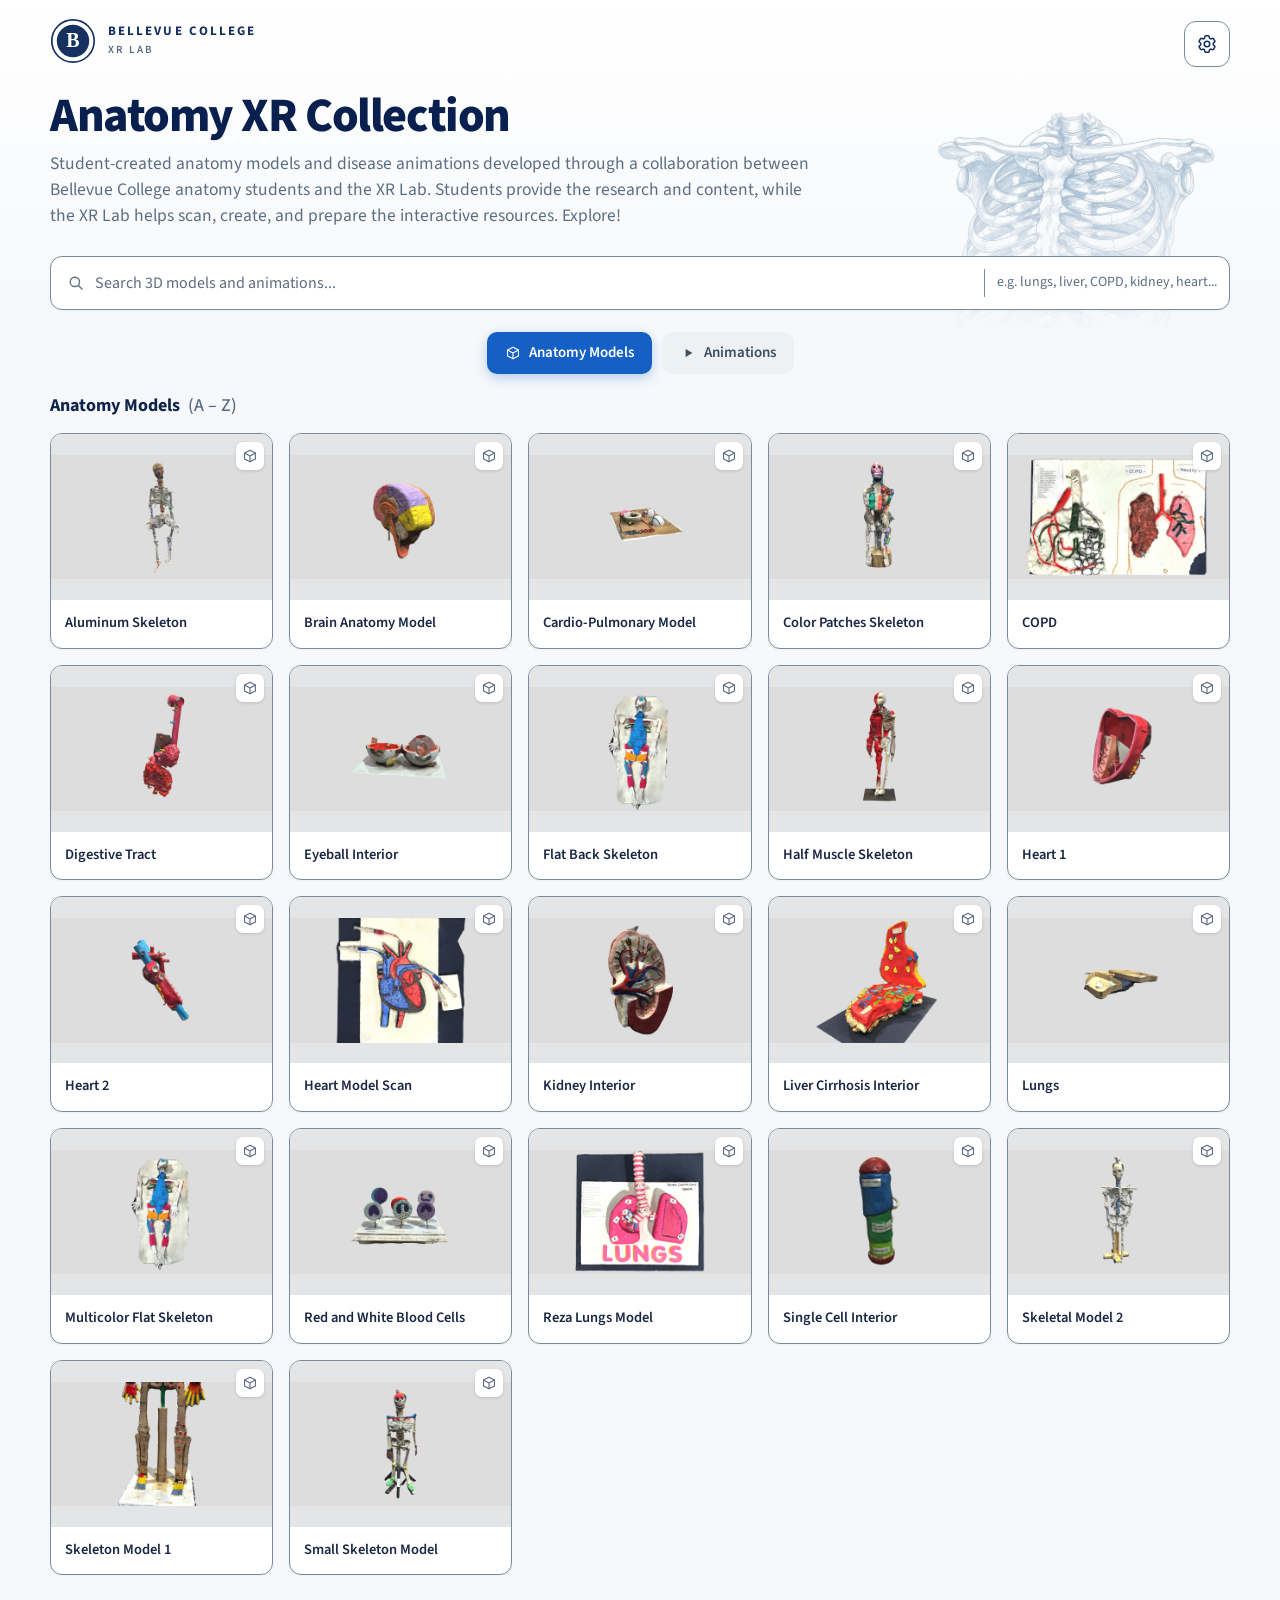
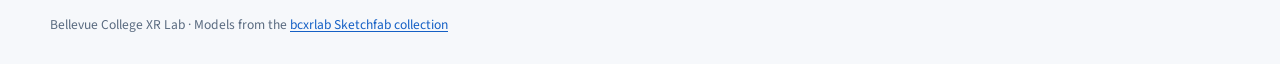
==== anatomy/index.html @ 1efc1720 "Publish the Anatomy XR Collection on the lab hub. Copy the static catalog into anatomy/, add a proje" ====
<!DOCTYPE html>
<html lang="en">
<head>
  <meta charset="utf-8">
  <meta name="viewport" content="width=device-width, initial-scale=1">
  <meta name="referrer" content="strict-origin-when-cross-origin">
  <meta http-equiv="Cache-Control" content="no-cache, no-store, must-revalidate">
  <title>Anatomy XR Collection · Bellevue College XR Lab</title>
  <meta name="description" content="Student-created anatomy models and disease animations from Bellevue College anatomy classes, prepared with the XR Lab.">
  <link rel="preconnect" href="https://fonts.googleapis.com">
  <link rel="preconnect" href="https://fonts.gstatic.com" crossorigin>
  <link href="https://fonts.googleapis.com/css2?family=Atkinson+Hyperlegible:wght@400;700&family=Source+Sans+3:wght@400;500;600;700;800&display=swap" rel="stylesheet">
  <link rel="stylesheet" href="styles.css?v=14">
</head>
<body>
  <a class="skip" href="#catalog">Skip to collection</a>
  <div class="wrap">
    <header class="top">
      <a class="brand" href="#models">
        <svg viewBox="0 0 46 46" aria-hidden="true">
          <circle cx="23" cy="23" r="21.2" fill="none" stroke="#16315f" stroke-width="1.7"/>
          <circle cx="23" cy="23" r="16.2" fill="#16315f"/>
          <text x="23" y="29.2" text-anchor="middle" font-family="Georgia, 'Times New Roman', serif" font-size="20" font-weight="700" fill="#fff">B</text>
        </svg>
        <span>
          <span class="brand-name">BELLEVUE COLLEGE</span>
          <span class="brand-sub">XR LAB</span>
        </span>
      </a>
      <div class="a11y">
        <button type="button" class="cog" id="a11y-toggle" aria-expanded="false" aria-controls="a11y-panel">
          <svg width="22" height="22" viewBox="0 0 24 24" aria-hidden="true">
            <path fill="none" stroke="currentColor" stroke-width="1.7" stroke-linecap="round" stroke-linejoin="round" d="M9.59 3.94c.09-.54.56-.94 1.11-.94h2.6c.55 0 1.02.4 1.11.94l.21 1.28c.07.38.31.69.65.87.07.04.14.08.22.13.32.19.72.25 1.07.12l1.22-.45a1.13 1.13 0 0 1 1.37.49l1.3 2.25a1.13 1.13 0 0 1-.26 1.43l-1 .83a1.13 1.13 0 0 0-.43.99c0 .09 0 .17 0 .26.01.37.14.75.43.99l1 .83c.42.35.53.95.26 1.43l-1.3 2.25a1.13 1.13 0 0 1-1.37.49l-1.22-.46c-.35-.13-.75-.07-1.07.13-.08.04-.15.08-.22.12-.34.19-.58.5-.65.87l-.21 1.28c-.09.54-.56.94-1.11.94h-2.6c-.55 0-1.02-.4-1.11-.94l-.21-1.28c-.07-.37-.31-.68-.64-.87a6 6 0 0 1-.22-.12c-.33-.2-.72-.26-1.08-.13l-1.21.46a1.13 1.13 0 0 1-1.37-.49l-1.3-2.25a1.13 1.13 0 0 1 .26-1.43l1-.83c.29-.24.44-.61.43-.99a7 7 0 0 1 0-.26c0-.38-.14-.75-.43-.99l-1-.83a1.13 1.13 0 0 1-.26-1.43l1.3-2.25a1.13 1.13 0 0 1 1.37-.49l1.21.46c.36.13.75.07 1.08-.12.07-.05.14-.09.22-.13.33-.18.57-.5.64-.87l.21-1.28Z"/>
            <path fill="none" stroke="currentColor" stroke-width="1.7" stroke-linecap="round" stroke-linejoin="round" d="M15 12a3 3 0 1 1-6 0 3 3 0 0 1 6 0Z"/>
          </svg>
          <span class="sr-only">Accessibility settings</span>
        </button>
        <div id="a11y-panel" class="a11y-panel" role="region" aria-labelledby="a11y-label" hidden>
          <p class="a11y-title" id="a11y-label">Accessibility</p>
          <p class="a11y-note">Links stay underlined so color is not the only cue.</p>
          <div class="a11y-row">
            <span class="a11y-name" id="text-size-label">Text size</span>
            <div class="a11y-choices" role="radiogroup" aria-labelledby="text-size-label">
              <button type="button" role="radio" data-a11y="text" data-value="md" aria-checked="true" tabindex="0">Default</button>
              <button type="button" role="radio" data-a11y="text" data-value="lg" aria-checked="false" tabindex="-1">Large</button>
              <button type="button" role="radio" data-a11y="text" data-value="xl" aria-checked="false" tabindex="-1">Larger</button>
            </div>
          </div>
          <div class="a11y-row a11y-line">
            <span class="a11y-name" id="spacing-label">Extra line spacing</span>
            <button type="button" class="switch" data-a11y="spacing" aria-pressed="false" aria-labelledby="spacing-label"></button>
          </div>
          <div class="a11y-row a11y-line">
            <span class="a11y-name" id="font-label">Readable font</span>
            <button type="button" class="switch" data-a11y="font" aria-pressed="false" aria-labelledby="font-label"></button>
          </div>
          <div class="a11y-row a11y-line">
            <span class="a11y-name" id="contrast-label">High contrast</span>
            <button type="button" class="switch" data-a11y="contrast" aria-pressed="false" aria-labelledby="contrast-label"></button>
          </div>
          <div class="a11y-row a11y-line">
            <span class="a11y-name" id="motion-label">Reduce motion</span>
            <button type="button" class="switch" data-a11y="motion" aria-pressed="false" aria-labelledby="motion-label"></button>
          </div>
          <div class="a11y-row a11y-line">
            <span class="a11y-name" id="focus-label">Stronger focus</span>
            <button type="button" class="switch" data-a11y="focus" aria-pressed="false" aria-labelledby="focus-label"></button>
          </div>
          <button type="button" class="a11y-reset" id="a11y-reset">Reset</button>
        </div>
      </div>
    </header>

    <section class="hero">
      <img class="ribcage" src="assets/hero-ribcage.png" alt="">

      <h1>Anatomy XR Collection</h1>
      <p class="lede">Student-created anatomy models and disease animations developed through a collaboration between Bellevue College anatomy students and the XR Lab. Students provide the research and content, while the XR Lab helps scan, create, and prepare the interactive resources. Explore!</p>

      <form class="search" role="search" id="search-form">
        <label class="sr-only" for="q">Search 3D models and animations</label>
        <svg class="search-icon" viewBox="0 0 24 24" aria-hidden="true">
          <circle cx="10.5" cy="10.5" r="6.2" fill="none" stroke="currentColor" stroke-width="1.8"/>
          <path d="M15.2 15.2 20 20" fill="none" stroke="currentColor" stroke-width="1.8" stroke-linecap="round"/>
        </svg>
        <input id="q" type="search" placeholder="Search 3D models and animations..." autocomplete="off" enterkeyhint="search">
        <span class="hint" aria-hidden="true">e.g. lungs, liver, COPD, kidney, heart...</span>
      </form>

      <div class="tabs" role="tablist" aria-label="Collection">
        <button type="button" class="tab" id="tab-models" role="tab" aria-selected="true" aria-controls="grid">
          <svg viewBox="0 0 24 24" aria-hidden="true"><path fill="none" stroke="currentColor" stroke-width="1.7" stroke-linejoin="round" d="M12 3.2 20.2 7.6v8.8L12 20.8 3.8 16.4V7.6L12 3.2z"/><path fill="none" stroke="currentColor" stroke-width="1.7" d="M12 12.1 20.2 7.6M12 12.1 3.8 7.6M12 12.1v8.7"/></svg>
          Anatomy Models
        </button>
        <button type="button" class="tab" id="tab-animations" role="tab" aria-selected="false" aria-controls="grid" tabindex="-1">
          <svg viewBox="0 0 24 24" aria-hidden="true"><path fill="currentColor" d="M8.4 6.1v11.8L18.6 12 8.4 6.1z"/></svg>
          Animations
        </button>
      </div>
    </section>

    <section class="catalog" id="catalog" aria-labelledby="heading">
      <h2 id="heading">Anatomy Models <span class="count">(A – Z)</span></h2>
      <p id="status" class="sr-only" role="status"></p>
      <p id="cross" class="cross" hidden></p>
      <p id="empty" class="empty" hidden></p>
      <div id="grid" class="grid" role="tabpanel" aria-labelledby="tab-models"></div>
    </section>

    <footer>
      <p>Bellevue College XR Lab · Models from the <a id="collection-link" href="https://sketchfab.com/bcxrlab/collections/anatomy-ae6b494a53204254928d190251ac8c43">bcxrlab Sketchfab collection</a></p>
    </footer>
  </div>

  <div id="modal" class="modal" hidden>
    <div class="backdrop" data-close></div>
    <div class="panel" role="dialog" aria-modal="true" aria-labelledby="modal-title">
      <button type="button" class="modal-close" id="modal-close" data-close aria-label="Close">×</button>
      <div id="modal-body"></div>
    </div>
  </div>

  <script src="data/collection.js?v=12"></script>
  <script src="app.js?v=15"></script>
</body>
</html>
---- anatomy/styles.css ----
:root {
  --navy: #091f4e;
  --ink: #1c2b44;
  --muted: #5c6d82;
  --faint: #5a6b80;
  --blue: #1560c5;
  --line: #7c8b9c;
  --thumb: #e4e5e7;
  --page: #f6f8fb;
  --shadow: 0 10px 24px rgba(16, 36, 74, 0.1);
  --scale: 1;
}

html[data-text="lg"] { --scale: 1.15; }
html[data-text="xl"] { --scale: 1.35; }

html[data-spacing="extra"] body { line-height: 1.8; }

html[data-spacing="extra"] h1,
html[data-spacing="extra"] #heading,
html[data-spacing="extra"] #modal-title { line-height: 1.3; }

html[data-spacing="extra"] .lede { margin-bottom: 0.75em; }

html[data-spacing="extra"] .lede,
html[data-spacing="extra"] .name,
html[data-spacing="extra"] .modal-desc,
html[data-spacing="extra"] .modal-source,
html[data-spacing="extra"] .modal-note,
html[data-spacing="extra"] .modal-meta,
html[data-spacing="extra"] .empty,
html[data-spacing="extra"] .a11y-note,
html[data-spacing="extra"] .search input { line-height: 1.8; }

html[data-spacing="extra"] .grid { gap: 22px; }

html[data-font="readable"] body {
  font-family: "Atkinson Hyperlegible", Verdana, "Segoe UI", sans-serif;
}

* { box-sizing: border-box; }

html { scroll-behavior: smooth; }

body {
  margin: 0;
  font-size: calc(16px * var(--scale));
  line-height: 1.5;
  font-family: "Source Sans 3", "Segoe UI", sans-serif;
  color: var(--ink);
  background: linear-gradient(#fff, var(--page) 320px);
  min-height: 100vh;
}

body.modal-open { overflow: hidden; }

.wrap {
  width: min(1180px, calc(100% - 40px));
  margin: 0 auto;
}

.skip {
  position: absolute;
  left: 12px;
  top: 8px;
  z-index: 40;
  transform: translateY(-160%);
  background: var(--navy);
  color: #fff;
  font-weight: 700;
  text-decoration: none;
  padding: 8px 12px;
  border-radius: 8px;
}

.skip:focus {
  transform: none;
}

:focus-visible {
  outline: 3px solid #0b4cad;
  outline-offset: 2px;
}

.top {
  display: flex;
  align-items: center;
  justify-content: space-between;
  gap: 16px;
  padding-top: 18px;
}

.a11y {
  position: relative;
  margin-left: auto;
  flex: none;
}

.cog {
  width: 46px;
  height: 46px;
  margin-left: auto;
  border: 1px solid var(--line);
  border-radius: 12px;
  background: #fff;
  color: #16315f;
  display: grid;
  place-items: center;
  cursor: pointer;
  box-shadow: 0 1px 2px rgba(16, 36, 74, 0.04);
}

.cog svg { width: 22px; height: 22px; display: block; }

.cog[aria-expanded="true"] {
  background: #1560c5;
  border-color: #1560c5;
  color: #fff;
  box-shadow: 0 4px 12px rgba(21, 96, 197, 0.28);
}

.a11y-note {
  margin: 0 2px 12px;
  color: var(--muted);
  font-size: calc(14px * var(--scale));
  line-height: 1.45;
}

.a11y-panel {
  position: absolute;
  top: calc(100% + 10px);
  right: 0;
  z-index: 20;
  width: min(340px, calc(100vw - 36px));
  background: #fff;
  border: 1px solid #e4e8ee;
  border-radius: 16px;
  box-shadow: 0 18px 44px rgba(16, 36, 74, 0.14);
  padding: 16px 16px 12px;
}

.a11y-panel[hidden] { display: none; }

.a11y-title {
  margin: 2px 2px 12px;
  font-size: 12px;
  font-weight: 700;
  letter-spacing: 0.16em;
  text-transform: uppercase;
  color: #16315f;
}

.a11y-row {
  display: flex;
  flex-direction: column;
  align-items: stretch;
  gap: 8px;
  padding: 12px 0;
  border-top: 1px solid var(--line);
}

.a11y-line {
  flex-direction: row;
  align-items: center;
  justify-content: space-between;
}

.a11y-name {
  font-size: calc(15px * var(--scale));
  font-weight: 600;
  color: var(--navy);
}

.a11y-choices {
  display: flex;
  gap: 4px;
  padding: 4px;
  background: #eef1f4;
  border-radius: 12px;
}

.a11y-choices button {
  flex: 1;
  border: 0;
  background: transparent;
  border-radius: 9px;
  font: inherit;
  font-size: calc(14px * var(--scale));
  font-weight: 700;
  color: #3d4c60;
  padding: 8px 8px;
  cursor: pointer;
}

.a11y-choices button[aria-checked="true"] {
  background: var(--blue);
  color: #fff;
  box-shadow: 0 4px 12px rgba(21, 96, 197, 0.28);
}

.switch {
  position: relative;
  width: 48px;
  height: 28px;
  flex: none;
  border: 0;
  border-radius: 999px;
  background: #7c8b9c;
  padding: 0;
  cursor: pointer;
}

.switch::after {
  content: "";
  position: absolute;
  top: 3px;
  left: 3px;
  width: 22px;
  height: 22px;
  border-radius: 50%;
  background: #fff;
  box-shadow: 0 1px 3px rgba(16, 36, 74, 0.22);
  transition: transform 0.15s ease;
}

.switch[aria-pressed="true"] { background: var(--blue); }

.switch[aria-pressed="true"]::after { transform: translateX(20px); }

.a11y-reset {
  display: block;
  width: 100%;
  margin-top: 4px;
  border: 0;
  background: transparent;
  border-radius: 10px;
  font: inherit;
  font-size: calc(14px * var(--scale));
  font-weight: 700;
  color: var(--blue);
  padding: 8px;
  cursor: pointer;
}

.a11y-reset:hover { background: #f4f8fd; }

.sr-only {
  position: absolute;
  width: 1px;
  height: 1px;
  padding: 0;
  margin: -1px;
  overflow: hidden;
  clip: rect(0, 0, 0, 0);
  border: 0;
}

.brand {
  display: flex;
  align-items: center;
  gap: 12px;
  text-decoration: none;
  color: inherit;
  padding: 0 0 6px;
  width: max-content;
}

.brand svg { width: 46px; height: 46px; display: block; }

.brand-name,
.brand-sub { display: block; }

.brand-name {
  font-weight: 700;
  letter-spacing: 0.16em;
  font-size: 13px;
  color: #16315f;
  line-height: 1.15;
}

.brand-sub {
  margin-top: 3px;
  letter-spacing: 0.18em;
  font-size: 11px;
  font-weight: 600;
  color: var(--faint);
}

.hero { position: relative; }

.ribcage {
  position: absolute;
  top: 8px;
  right: 4px;
  width: min(300px, 28vw);
  height: auto;
  pointer-events: none;
  -webkit-mask-image: linear-gradient(#000 28%, transparent 72%);
  mask-image: linear-gradient(#000 28%, transparent 72%);
}

h1 {
  position: relative;
  margin: 22px 0 10px;
  font-size: calc(clamp(34px, 4.4vw, 48px) * var(--scale));
  line-height: 1.02;
  font-weight: 800;
  letter-spacing: -0.03em;
  color: var(--navy);
}

.lede {
  position: relative;
  margin: 0;
  max-width: 760px;
  color: var(--muted);
  font-size: calc(17.5px * var(--scale));
  line-height: 1.5;
}

.search {
  position: relative;
  margin-top: 26px;
  display: flex;
  flex-wrap: wrap;
  align-items: center;
  min-height: calc(54px * var(--scale));
  background: #fff;
  border: 1px solid var(--line);
  border-radius: 12px;
  box-shadow: 0 1px 2px rgba(16, 36, 74, 0.04);
  padding-left: 44px;
}

.search-icon {
  position: absolute;
  left: 16px;
  width: 18px;
  height: 18px;
  color: var(--muted);
}

.search input {
  flex: 1 1 160px;
  width: auto;
  min-width: 0;
  height: auto;
  min-height: calc(52px * var(--scale));
  border: 0;
  background: transparent;
  font: inherit;
  font-size: calc(16px * var(--scale));
  line-height: 1.5;
  color: var(--ink);
  padding: 10px 12px 10px 0;
  border-radius: 12px;
}

.search input:focus-visible { outline: none; }

.search input::-webkit-search-cancel-button { cursor: pointer; }

.search input::placeholder { color: var(--muted); }

.search .hint {
  flex: 0 1 auto;
  color: var(--muted);
  font-size: calc(14px * var(--scale));
  line-height: 1.4;
  pointer-events: none;
  margin: 8px 12px 8px 0;
  padding: 4px 0 4px 12px;
  border-left: 1px solid var(--line);
}

.search:focus-within {
  border-color: #0b4cad;
  outline: 3px solid #0b4cad;
  outline-offset: 2px;
}

.search.has-value .hint { display: none; }

.tabs {
  position: relative;
  display: flex;
  justify-content: center;
  gap: 10px;
  margin: 22px 0 6px;
}

.tab {
  border: 0;
  border-radius: 10px;
  padding: 10px 18px;
  font: inherit;
  font-weight: 600;
  font-size: calc(15px * var(--scale));
  display: inline-flex;
  align-items: center;
  gap: 8px;
  cursor: pointer;
  background: #eef1f4;
  color: #3d4c60;
}

.tab svg { width: 16px; height: 16px; display: block; }

.tab[aria-selected="true"] {
  background: var(--blue);
  color: #fff;
  box-shadow: 0 4px 12px rgba(21, 96, 197, 0.28);
}

.catalog { margin-top: 18px; }

#heading {
  margin: 0 0 14px;
  font-size: calc(18px * var(--scale));
  font-weight: 700;
  color: #0e2348;
}

#heading .count {
  font-weight: 500;
  color: var(--faint);
  margin-left: 4px;
}

.cross { margin: -4px 0 12px; }

.cross-link {
  border: 0;
  background: none;
  padding: 0;
  color: var(--blue);
  font: inherit;
  font-weight: 600;
  text-decoration: underline;
  text-underline-offset: 0.15em;
  cursor: pointer;
}

.grid {
  display: grid;
  grid-template-columns: repeat(auto-fill, minmax(200px, 1fr));
  gap: 16px;
}

.card {
  display: flex;
  flex-direction: column;
  min-width: 0;
  white-space: normal;
  padding: 0;
  border: 1px solid var(--line);
  border-radius: 12px;
  background: #fff;
  overflow: visible;
  cursor: pointer;
  text-align: left;
  font: inherit;
  color: inherit;
  box-shadow: 0 1px 2px rgba(16, 36, 74, 0.04);
  transition: transform 0.15s ease, box-shadow 0.15s ease;
}

.card:hover {
  transform: translateY(-2px);
  box-shadow: var(--shadow);
}

.card:focus-visible { transform: none; }

.thumb {
  position: relative;
  overflow: hidden;
  border-radius: 11px 11px 0 0;
  aspect-ratio: 4 / 3;
  background: var(--thumb);
}

.thumb img {
  width: 100%;
  height: 100%;
  object-fit: contain;
  display: block;
}

.badge {
  position: absolute;
  top: 8px;
  right: 8px;
  width: 28px;
  height: 28px;
  border-radius: 7px;
  background: #fff;
  color: #5c6b80;
  display: grid;
  place-items: center;
  box-shadow: 0 1px 3px rgba(16, 36, 74, 0.16);
}

.badge svg { width: 16px; height: 16px; }

.name {
  display: block;
  white-space: normal;
  padding: 12px 14px 14px;
  font-weight: 600;
  font-size: calc(14.5px * var(--scale));
  color: #1a2744;
  line-height: 1.5;
}

.empty {
  margin: 0 0 16px;
  padding: 28px 18px;
  text-align: center;
  color: var(--muted);
  background: #fff;
  border: 1px dashed var(--line);
  border-radius: 12px;
  line-height: 1.45;
}

.empty[hidden],
.cross[hidden],
.modal[hidden] { display: none; }

footer {
  margin: 40px 0 28px;
  color: var(--faint);
  font-size: calc(13.5px * var(--scale));
}

footer a {
  color: var(--blue);
  text-decoration: underline;
  text-underline-offset: 0.15em;
}

.modal {
  position: fixed;
  inset: 0;
  z-index: 30;
  display: grid;
  place-items: center;
  padding: 24px 16px;
}

.backdrop {
  position: absolute;
  inset: 0;
  background: rgba(9, 22, 48, 0.56);
}

.panel {
  position: relative;
  width: min(960px, 100%);
  max-height: min(92vh, 920px);
  overflow: auto;
  background: #fff;
  border-radius: 16px;
  padding: 22px 22px 18px;
  box-shadow: 0 24px 60px rgba(9, 22, 48, 0.28);
}

.modal-close {
  position: absolute;
  top: 12px;
  right: 12px;
  width: 36px;
  height: 36px;
  border: 0;
  border-radius: 8px;
  background: #f2f4f7;
  color: var(--ink);
  font-size: 22px;
  line-height: 1;
  cursor: pointer;
}

.modal-close:hover { background: #e6ebf2; }

#modal-title {
  margin: 0 40px 4px 0;
  font-size: calc(26px * var(--scale));
  line-height: 1.15;
  color: var(--navy);
  font-weight: 700;
}

.modal-source,
.modal-desc,
.modal-note,
.modal-meta {
  margin: 0;
  color: var(--muted);
  line-height: 1.45;
}

.modal-source { font-size: calc(14px * var(--scale)); margin-bottom: 12px; }

.viewer {
  margin-top: 12px;
  aspect-ratio: 16 / 9;
  background: #10141c;
  border-radius: 12px;
  overflow: hidden;
}

.viewer iframe,
.viewer video {
  width: 100%;
  height: 100%;
  border: 0;
  display: block;
}

.modal-desc { margin-top: 14px; font-size: calc(16px * var(--scale)); }

.tags {
  display: flex;
  flex-wrap: wrap;
  gap: 6px;
  list-style: none;
  margin: 14px 0 0;
  padding: 0;
}

.tags li {
  background: #f1f4f8;
  color: #3e5168;
  border-radius: 999px;
  padding: 3px 10px;
  font-size: 12.5px;
  font-weight: 600;
}

.related {
  display: flex;
  flex-wrap: wrap;
  align-items: center;
  gap: 8px;
  margin-top: 16px;
}

.related span {
  font-size: 13px;
  font-weight: 700;
  color: var(--faint);
  letter-spacing: 0.04em;
  text-transform: uppercase;
}

.related button {
  border: 1px solid #d5e2f4;
  background: #f4f8fd;
  color: var(--blue);
  font: inherit;
  font-weight: 600;
  font-size: calc(14px * var(--scale));
  border-radius: 999px;
  padding: 6px 12px;
  cursor: pointer;
}

.related button:hover { background: #e7f0fb; }

.modal-actions { margin-top: 14px; }

.text-link {
  color: var(--blue);
  font-weight: 600;
  text-decoration: underline;
  text-underline-offset: 0.15em;
}

.modal-meta,
.modal-note {
  margin-top: 8px;
  font-size: calc(13.5px * var(--scale));
}

html[data-text="lg"] .search .hint,
html[data-text="xl"] .search .hint { display: none; }

html[data-text="xl"] .tabs { flex-wrap: wrap; }

html[data-contrast="high"] {
  --navy: #031433;
  --ink: #0b1220;
  --muted: #1e293b;
  --faint: #334155;
  --blue: #0b4cad;
  --line: #64748b;
  --page: #fff;
}

html[data-contrast="high"] body { background: #fff; }

html[data-contrast="high"] .brand-sub,
html[data-contrast="high"] .search .hint,
html[data-contrast="high"] .search-icon { color: #334155; }

html[data-contrast="high"] .search,
html[data-contrast="high"] .card,
html[data-contrast="high"] .cog,
html[data-contrast="high"] .a11y-panel,
html[data-contrast="high"] .empty {
  border: 2px solid #0b1220;
}

html[data-contrast="high"] .tab {
  border: 2px solid #0b1220;
  color: #0b1220;
}

html[data-contrast="high"] .tab[aria-selected="true"] {
  background: #062a6b;
  color: #fff;
  border-color: #062a6b;
}

html[data-focus="strong"] :focus-visible {
  outline: 4px solid #0b4cad !important;
  outline-offset: 4px !important;
  box-shadow: 0 0 0 2px #fff, 0 0 0 8px #0b4cad !important;
}

html[data-motion="reduce"] *,
html[data-motion="reduce"] *::before,
html[data-motion="reduce"] *::after {
  animation-duration: 0.01ms !important;
  animation-iteration-count: 1 !important;
  transition-duration: 0.01ms !important;
  scroll-behavior: auto !important;
}

html[data-motion="reduce"] .card:hover,
html[data-motion="reduce"] .card:focus-visible { transform: none; }

@media (prefers-reduced-motion: reduce) {
  html:not([data-motion="allow"]) *,
  html:not([data-motion="allow"]) *::before,
  html:not([data-motion="allow"]) *::after {
    animation-duration: 0.01ms !important;
    animation-iteration-count: 1 !important;
    transition-duration: 0.01ms !important;
    scroll-behavior: auto !important;
  }

  html:not([data-motion="allow"]) .card:hover,
  html:not([data-motion="allow"]) .card:focus-visible { transform: none; }
}

@media (max-width: 1040px) {
  .ribcage { display: none; }
}

@media (max-width: 860px) {
  .ribcage { display: none; }
  .lede { max-width: none; }
  .search .hint { display: none; }
}

@media (max-width: 640px) {
  .wrap { width: min(1180px, calc(100% - 28px)); }
  .tabs { flex-wrap: wrap; }
  .tab { padding: 10px 12px; }
  .grid { grid-template-columns: repeat(2, minmax(0, 1fr)); gap: 12px; }
  .panel { padding: 18px 14px 14px; }
  #modal-title { font-size: calc(22px * var(--scale)); }
  .viewer { aspect-ratio: 4 / 3; }
}

@media (forced-colors: active) {
  :focus-visible { outline: 3px solid Highlight; }
  .card,
  .search,
  .cog,
  .tab,
  .switch,
  .a11y-panel { border: 1px solid ButtonText; }
}
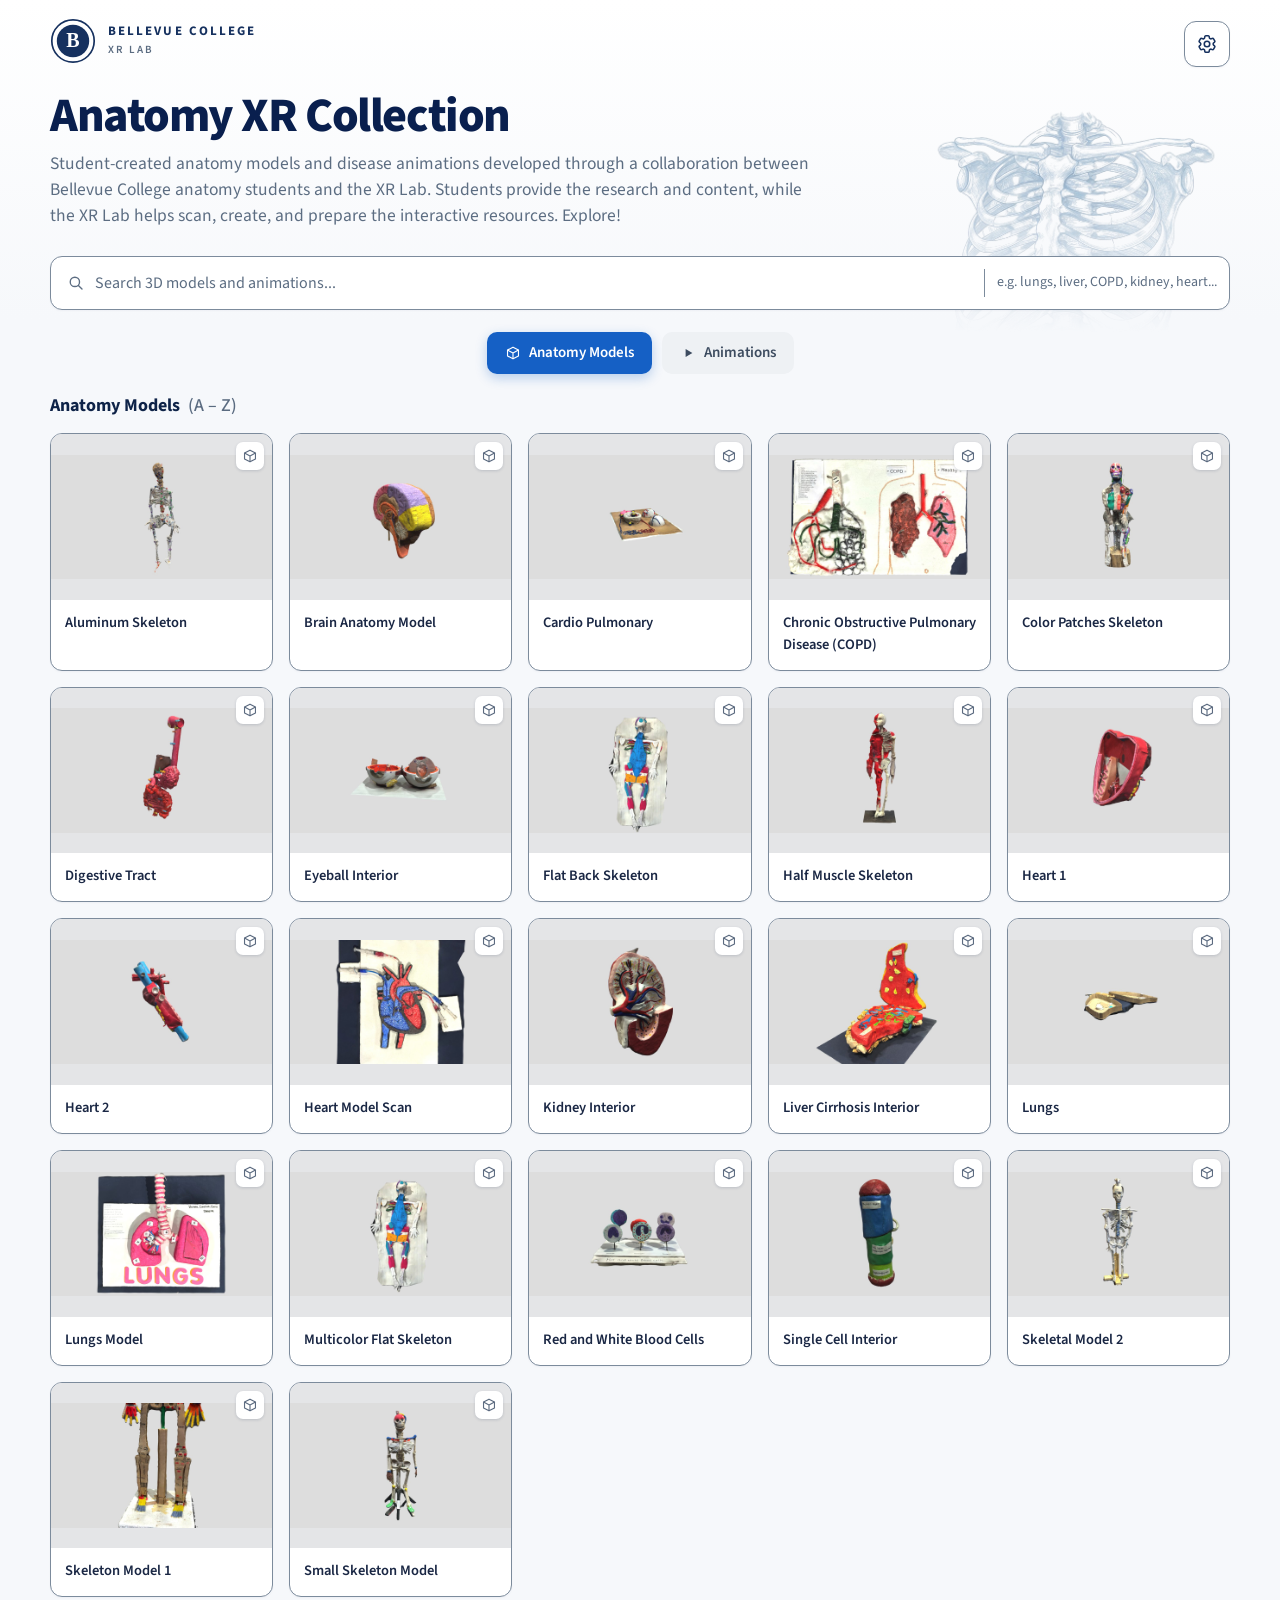
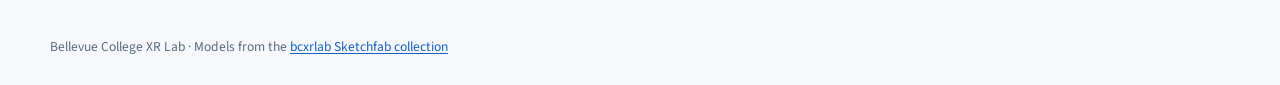
==== commit e529fd44: "Sync Anatomy catalog names with the Sketchfab collection on each visit. Cards follow Sketchfab ids, " ====
--- a/anatomy/index.html
+++ b/anatomy/index.html
@@ -10,10 +10,28 @@
   <link rel="preconnect" href="https://fonts.googleapis.com">
   <link rel="preconnect" href="https://fonts.gstatic.com" crossorigin>
   <link href="https://fonts.googleapis.com/css2?family=Atkinson+Hyperlegible:wght@400;700&family=Source+Sans+3:wght@400;500;600;700;800&display=swap" rel="stylesheet">
-  <link rel="stylesheet" href="styles.css?v=14">
+  <link rel="stylesheet" href="styles.css?v=15">
+  <script>
+    (function () {
+      try {
+        var s = JSON.parse(localStorage.getItem("anatomy-a11y") || "null") || {};
+        var h = document.documentElement;
+        h.dataset.text = s.text === "lg" || s.text === "xl" ? s.text : "md";
+        var contrast = typeof s.contrast === "boolean" ? s.contrast : window.matchMedia("(prefers-contrast: more)").matches;
+        var motion = typeof s.motion === "boolean" ? s.motion : window.matchMedia("(prefers-reduced-motion: reduce)").matches;
+        h.dataset.contrast = contrast ? "high" : "default";
+        h.dataset.motion = motion ? "reduce" : "allow";
+        h.dataset.focus = s.focus ? "strong" : "default";
+        h.dataset.spacing = s.spacing ? "extra" : "normal";
+        h.dataset.font = s.font ? "readable" : "default";
+      } catch (e) {}
+    })();
+  </script>
 </head>
 <body>
   <a class="skip" href="#catalog">Skip to collection</a>
+  <a class="skip skip--a11y" href="#a11y-toggle">Skip to accessibility settings</a>
+  <div id="a11y-live" class="sr-only" role="status" aria-live="polite" aria-atomic="true"></div>
   <div class="wrap">
     <header class="top">
       <a class="brand" href="#models">
@@ -35,9 +53,9 @@
           </svg>
           <span class="sr-only">Accessibility settings</span>
         </button>
-        <div id="a11y-panel" class="a11y-panel" role="region" aria-labelledby="a11y-label" hidden>
+        <div id="a11y-panel" class="a11y-panel" role="region" aria-labelledby="a11y-label" aria-describedby="a11y-note" hidden>
           <p class="a11y-title" id="a11y-label">Accessibility</p>
-          <p class="a11y-note">Links stay underlined so color is not the only cue.</p>
+          <p class="a11y-note" id="a11y-note">Links stay underlined so color is not the only cue. These options apply to this collection page only.</p>
           <div class="a11y-row">
             <span class="a11y-name" id="text-size-label">Text size</span>
             <div class="a11y-choices" role="radiogroup" aria-labelledby="text-size-label">
@@ -120,7 +138,7 @@
     </div>
   </div>
 
-  <script src="data/collection.js?v=12"></script>
-  <script src="app.js?v=15"></script>
+  <script src="data/collection.js?v=13"></script>
+  <script src="app.js?v=17"></script>
 </body>
 </html>
--- a/anatomy/styles.css
+++ b/anatomy/styles.css
@@ -71,10 +71,19 @@
   text-decoration: none;
   padding: 8px 12px;
   border-radius: 8px;
+  min-height: 44px;
+  display: inline-flex;
+  align-items: center;
 }
 
 .skip:focus {
   transform: none;
+  outline: 3px solid #fff;
+  outline-offset: 2px;
+}
+
+.skip--a11y:focus {
+  top: 56px;
 }
 
 :focus-visible {
@@ -133,7 +142,7 @@
   z-index: 20;
   width: min(340px, calc(100vw - 36px));
   background: #fff;
-  border: 1px solid #e4e8ee;
+  border: 1px solid var(--line);
   border-radius: 16px;
   box-shadow: 0 18px 44px rgba(16, 36, 74, 0.14);
   padding: 16px 16px 12px;
@@ -176,6 +185,7 @@
   gap: 4px;
   padding: 4px;
   background: #eef1f4;
+  border: 1px solid var(--line);
   border-radius: 12px;
 }
 
@@ -189,6 +199,7 @@
   font-weight: 700;
   color: #3d4c60;
   padding: 8px 8px;
+  min-height: 44px;
   cursor: pointer;
 }
 
@@ -231,7 +242,7 @@
   display: block;
   width: 100%;
   margin-top: 4px;
-  border: 0;
+  border: 1px solid var(--line);
   background: transparent;
   border-radius: 10px;
   font: inherit;
@@ -239,6 +250,7 @@
   font-weight: 700;
   color: var(--blue);
   padding: 8px;
+  min-height: 44px;
   cursor: pointer;
 }
 
@@ -570,11 +582,11 @@
   position: absolute;
   top: 12px;
   right: 12px;
-  width: 36px;
-  height: 36px;
-  border: 0;
+  width: 44px;
+  height: 44px;
+  border: 1px solid var(--line);
   border-radius: 8px;
-  background: #f2f4f7;
+  background: #fff;
   color: var(--ink);
   font-size: 22px;
   line-height: 1;
@@ -584,7 +596,7 @@
 .modal-close:hover { background: #e6ebf2; }
 
 #modal-title {
-  margin: 0 40px 4px 0;
+  margin: 0 52px 4px 0;
   font-size: calc(26px * var(--scale));
   line-height: 1.15;
   color: var(--navy);
@@ -655,7 +667,7 @@
 }
 
 .related button {
-  border: 1px solid #d5e2f4;
+  border: 1px solid var(--line);
   background: #f4f8fd;
   color: var(--blue);
   font: inherit;
@@ -663,6 +675,7 @@
   font-size: calc(14px * var(--scale));
   border-radius: 999px;
   padding: 6px 12px;
+  min-height: 44px;
   cursor: pointer;
 }
 
@@ -708,6 +721,9 @@
 html[data-contrast="high"] .card,
 html[data-contrast="high"] .cog,
 html[data-contrast="high"] .a11y-panel,
+html[data-contrast="high"] .a11y-choices,
+html[data-contrast="high"] .a11y-reset,
+html[data-contrast="high"] .modal-close,
 html[data-contrast="high"] .empty {
   border: 2px solid #0b1220;
 }
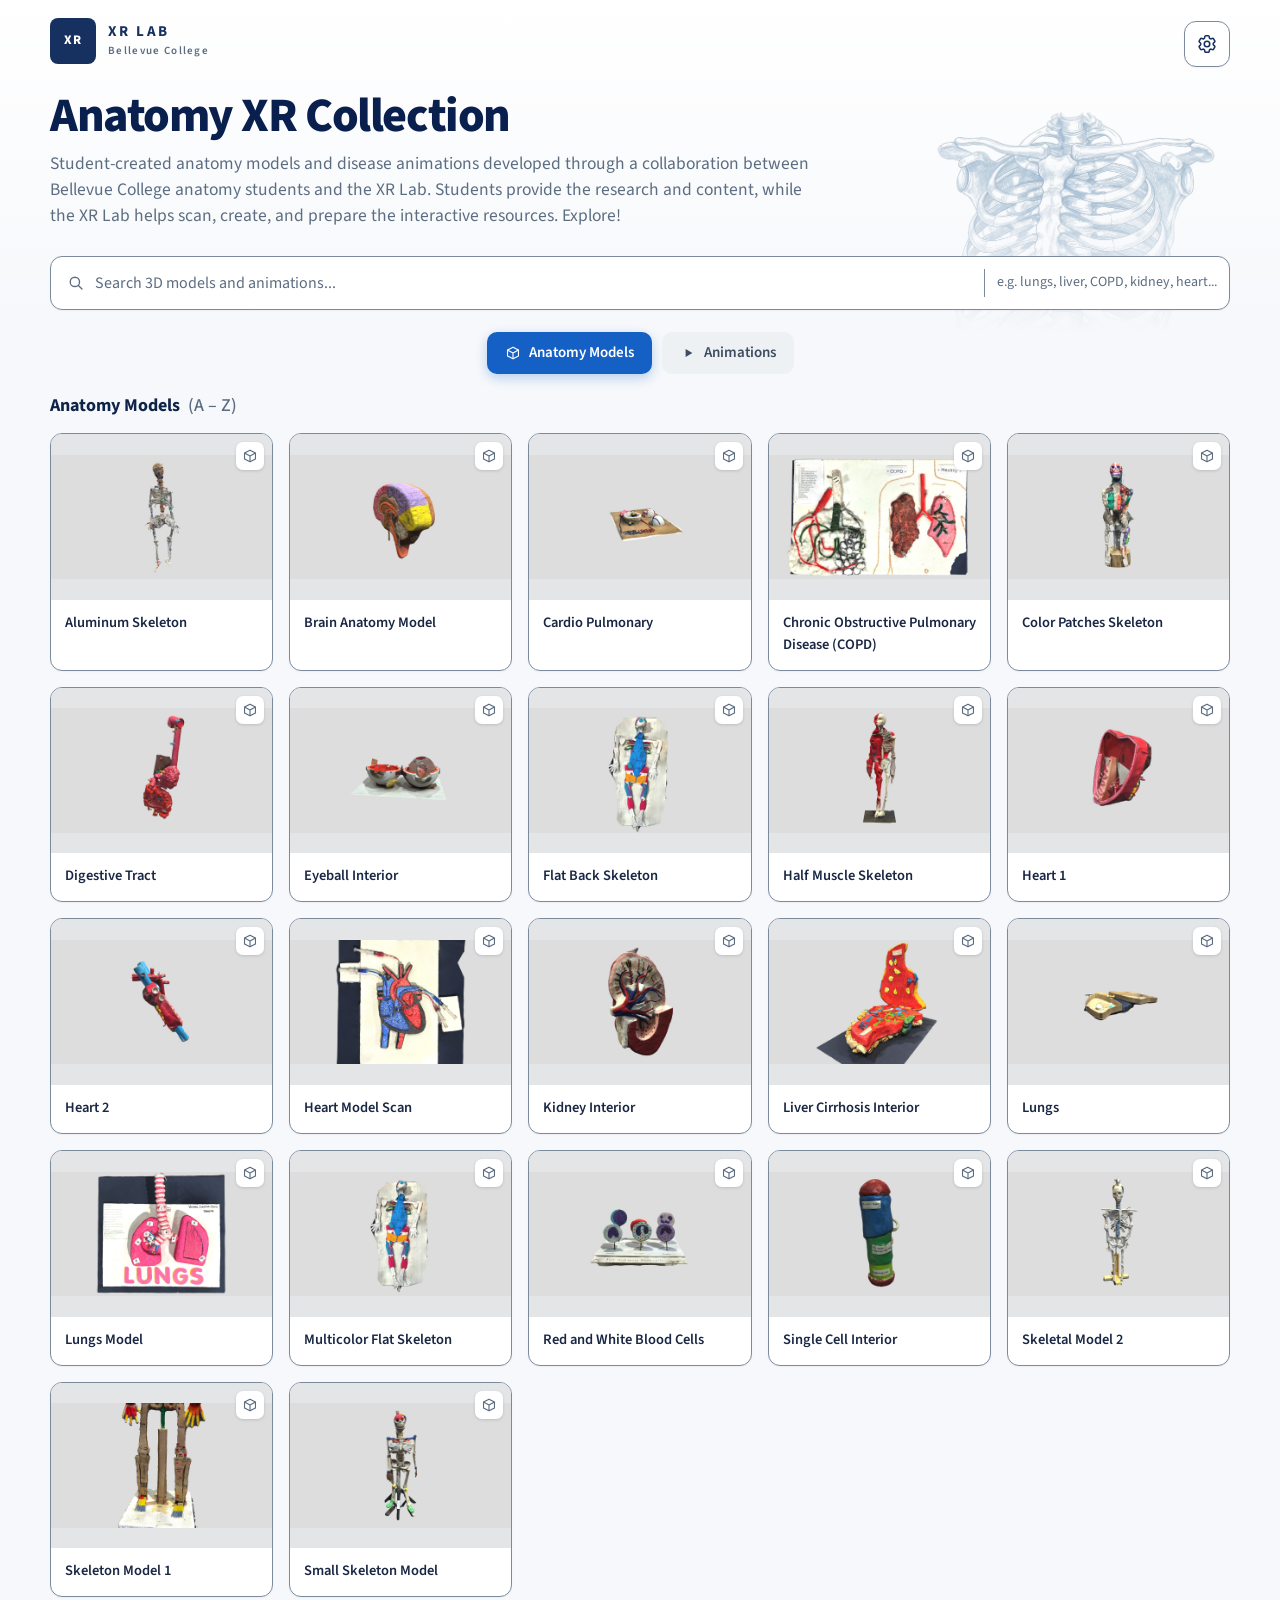
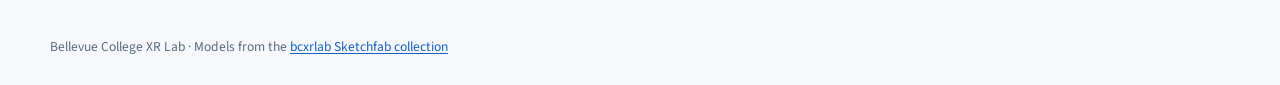
==== commit d28cabbe: "Use the XR Lab mark on the Anatomy collection header." ====
--- a/anatomy/index.html
+++ b/anatomy/index.html
@@ -10,7 +10,7 @@
   <link rel="preconnect" href="https://fonts.googleapis.com">
   <link rel="preconnect" href="https://fonts.gstatic.com" crossorigin>
   <link href="https://fonts.googleapis.com/css2?family=Atkinson+Hyperlegible:wght@400;700&family=Source+Sans+3:wght@400;500;600;700;800&display=swap" rel="stylesheet">
-  <link rel="stylesheet" href="styles.css?v=15">
+  <link rel="stylesheet" href="styles.css?v=16">
   <script>
     (function () {
       try {
@@ -35,14 +35,10 @@
   <div class="wrap">
     <header class="top">
       <a class="brand" href="#models">
-        <svg viewBox="0 0 46 46" aria-hidden="true">
-          <circle cx="23" cy="23" r="21.2" fill="none" stroke="#16315f" stroke-width="1.7"/>
-          <circle cx="23" cy="23" r="16.2" fill="#16315f"/>
-          <text x="23" y="29.2" text-anchor="middle" font-family="Georgia, 'Times New Roman', serif" font-size="20" font-weight="700" fill="#fff">B</text>
-        </svg>
+        <span class="brand-mark" aria-hidden="true">XR</span>
         <span>
-          <span class="brand-name">BELLEVUE COLLEGE</span>
-          <span class="brand-sub">XR LAB</span>
+          <span class="brand-name">XR LAB</span>
+          <span class="brand-sub">Bellevue College</span>
         </span>
       </a>
       <div class="a11y">
--- a/anatomy/styles.css
+++ b/anatomy/styles.css
@@ -277,7 +277,19 @@
   width: max-content;
 }
 
-.brand svg { width: 46px; height: 46px; display: block; }
+.brand-mark {
+  display: grid;
+  place-items: center;
+  width: 46px;
+  height: 46px;
+  flex: none;
+  background: #16315f;
+  color: #fff;
+  font-size: 0.82rem;
+  font-weight: 800;
+  letter-spacing: 0.04em;
+  border-radius: 8px;
+}
 
 .brand-name,
 .brand-sub { display: block; }
@@ -285,14 +297,14 @@
 .brand-name {
   font-weight: 700;
   letter-spacing: 0.16em;
-  font-size: 13px;
+  font-size: 15px;
   color: #16315f;
   line-height: 1.15;
 }
 
 .brand-sub {
   margin-top: 3px;
-  letter-spacing: 0.18em;
+  letter-spacing: 0.12em;
   font-size: 11px;
   font-weight: 600;
   color: var(--faint);
@@ -713,6 +725,11 @@
 
 html[data-contrast="high"] body { background: #fff; }
 
+html[data-contrast="high"] .brand-mark {
+  background: #0b1220;
+  color: #fff;
+}
+
 html[data-contrast="high"] .brand-sub,
 html[data-contrast="high"] .search .hint,
 html[data-contrast="high"] .search-icon { color: #334155; }
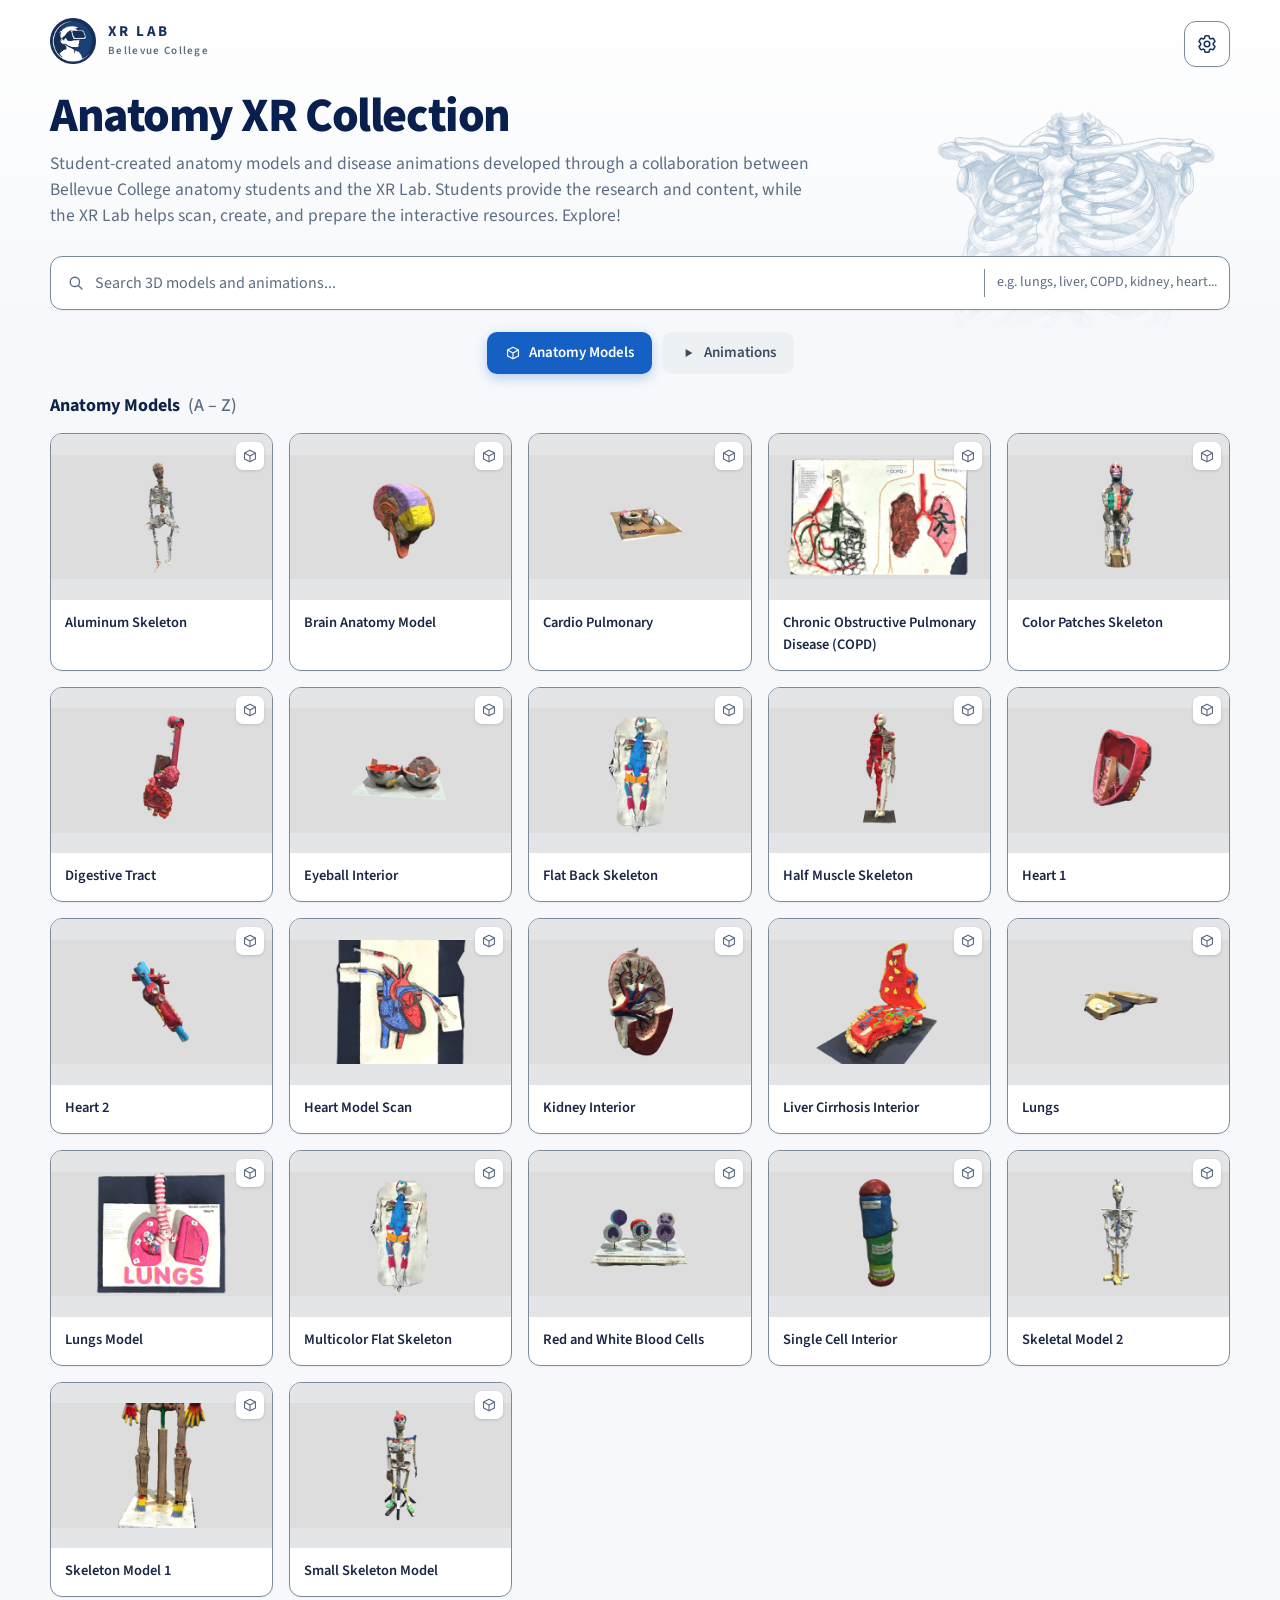
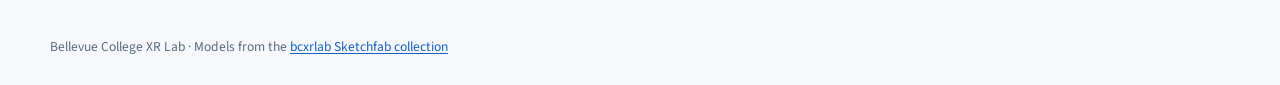
==== commit fbbc8cd6: "Use the XR Lab headset logo on the Anatomy collection header." ====
--- a/anatomy/index.html
+++ b/anatomy/index.html
@@ -10,7 +10,7 @@
   <link rel="preconnect" href="https://fonts.googleapis.com">
   <link rel="preconnect" href="https://fonts.gstatic.com" crossorigin>
   <link href="https://fonts.googleapis.com/css2?family=Atkinson+Hyperlegible:wght@400;700&family=Source+Sans+3:wght@400;500;600;700;800&display=swap" rel="stylesheet">
-  <link rel="stylesheet" href="styles.css?v=16">
+  <link rel="stylesheet" href="styles.css?v=17">
   <script>
     (function () {
       try {
@@ -35,7 +35,7 @@
   <div class="wrap">
     <header class="top">
       <a class="brand" href="#models">
-        <span class="brand-mark" aria-hidden="true">XR</span>
+        <img class="brand-mark" src="assets/xr-lab-logo.png" width="46" height="46" alt="">
         <span>
           <span class="brand-name">XR LAB</span>
           <span class="brand-sub">Bellevue College</span>
--- a/anatomy/styles.css
+++ b/anatomy/styles.css
@@ -278,17 +278,11 @@
 }
 
 .brand-mark {
-  display: grid;
-  place-items: center;
+  display: block;
   width: 46px;
   height: 46px;
   flex: none;
-  background: #16315f;
-  color: #fff;
-  font-size: 0.82rem;
-  font-weight: 800;
-  letter-spacing: 0.04em;
-  border-radius: 8px;
+  object-fit: contain;
 }
 
 .brand-name,
@@ -725,11 +719,6 @@
 
 html[data-contrast="high"] body { background: #fff; }
 
-html[data-contrast="high"] .brand-mark {
-  background: #0b1220;
-  color: #fff;
-}
-
 html[data-contrast="high"] .brand-sub,
 html[data-contrast="high"] .search .hint,
 html[data-contrast="high"] .search-icon { color: #334155; }
